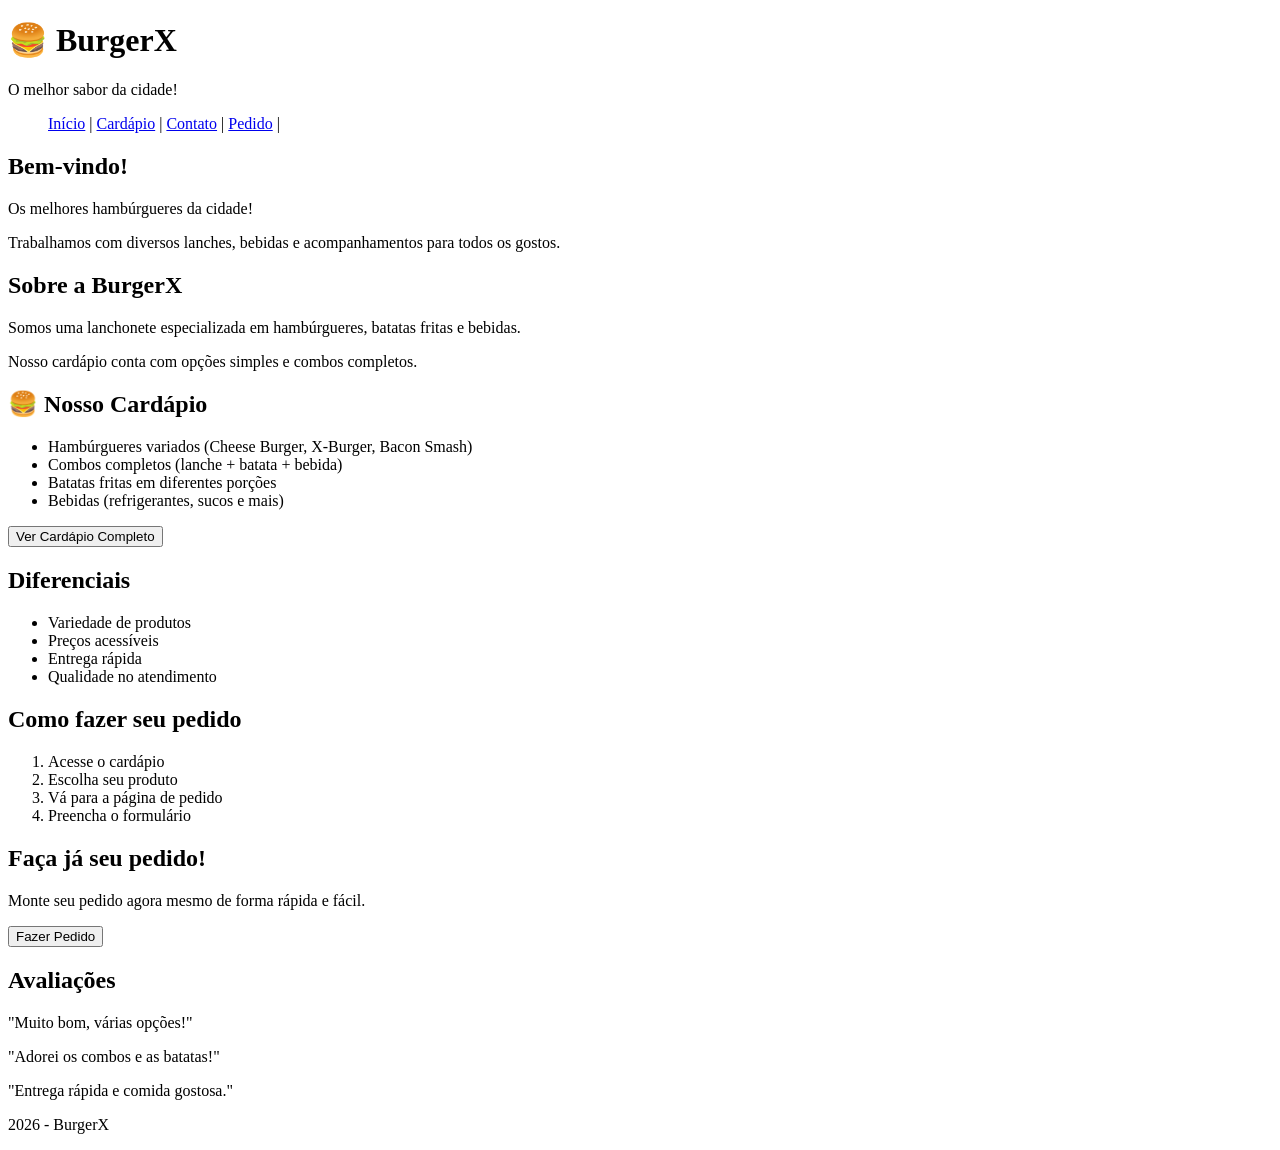
==== index.html @ e9cda54c "first commit" ====
<!DOCTYPE html>
<html lang="pt-BR">

<head>
    <meta charset="UTF-8">
    <meta name="viewport" content="width=device-width, initial-scale=1.0">
    <title>Lanchonete BurgerX</title>
    <link rel="stylesheet" href="css/style.css">
</head>

<body>

    <header>
        <h1 id="titulo-principal" class="titulo" title="Lanchonete BurgerX">
            🍔 BurgerX
        </h1>
        <p>O melhor sabor da cidade!</p>
    </header>

    <nav>
        <ul>
            <a href="index.html">Início</a> |
            <a href="pagina2.html">Cardápio</a> |
            <a href="contato.html">Contato</a> |
            <a href="formulario.html">Pedido</a> |
        </ul>
    </nav>

    <main>

        <!-- Apresentação -->
        <section data-info="apresentacao">
            <h2>Bem-vindo!</h2>
            <p>Os melhores hambúrgueres da cidade!</p>
            <p class="info">Trabalhamos com diversos lanches, bebidas e acompanhamentos para todos os gostos.</p>
        </section>

        <!-- Sobre -->
        <section>
            <h2>Sobre a BurgerX</h2>
            <p>Somos uma lanchonete especializada em hambúrgueres, batatas fritas e bebidas.</p>
            <p>Nosso cardápio conta com opções simples e combos completos.</p>
        </section>

        <!-- O que oferecemos -->
        <section>
            <h2>🍔 Nosso Cardápio</h2>
            <ul>
                <li>Hambúrgueres variados (Cheese Burger, X-Burger, Bacon Smash)</li>
                <li>Combos completos (lanche + batata + bebida)</li>
                <li>Batatas fritas em diferentes porções</li>
                <li>Bebidas (refrigerantes, sucos e mais)</li>
            </ul>
            <p>
                <a href="pagina2.html">
                    <button>Ver Cardápio Completo</button>
                </a>
            </p>
        </section>

        <!-- Diferenciais -->
        <section>
            <h2>Diferenciais</h2>
            <ul>
                <li>Variedade de produtos</li>
                <li>Preços acessíveis</li>
                <li>Entrega rápida</li>
                <li>Qualidade no atendimento</li>
            </ul>
        </section>

        <!-- Como pedir -->
        <section>
            <h2>Como fazer seu pedido</h2>
            <ol>
                <li>Acesse o cardápio</li>
                <li>Escolha seu produto</li>
                <li>Vá para a página de pedido</li>
                <li>Preencha o formulário</li>
            </ol>
        </section>

        <!-- Chamada -->
        <section>
            <h2>Faça já seu pedido!</h2>
            <p>Monte seu pedido agora mesmo de forma rápida e fácil.</p>
            <a href="formulario.html">
                <button>Fazer Pedido</button>
            </a>
        </section>

        <!-- Avaliações -->
        <section>
            <h2>Avaliações</h2>
            <p>"Muito bom, várias opções!"</p>
            <p>"Adorei os combos e as batatas!"</p>
            <p>"Entrega rápida e comida gostosa."</p>
        </section>

    </main>

    <footer>
        <p>2026 - BurgerX</p>
    </footer>

</body>

</html>
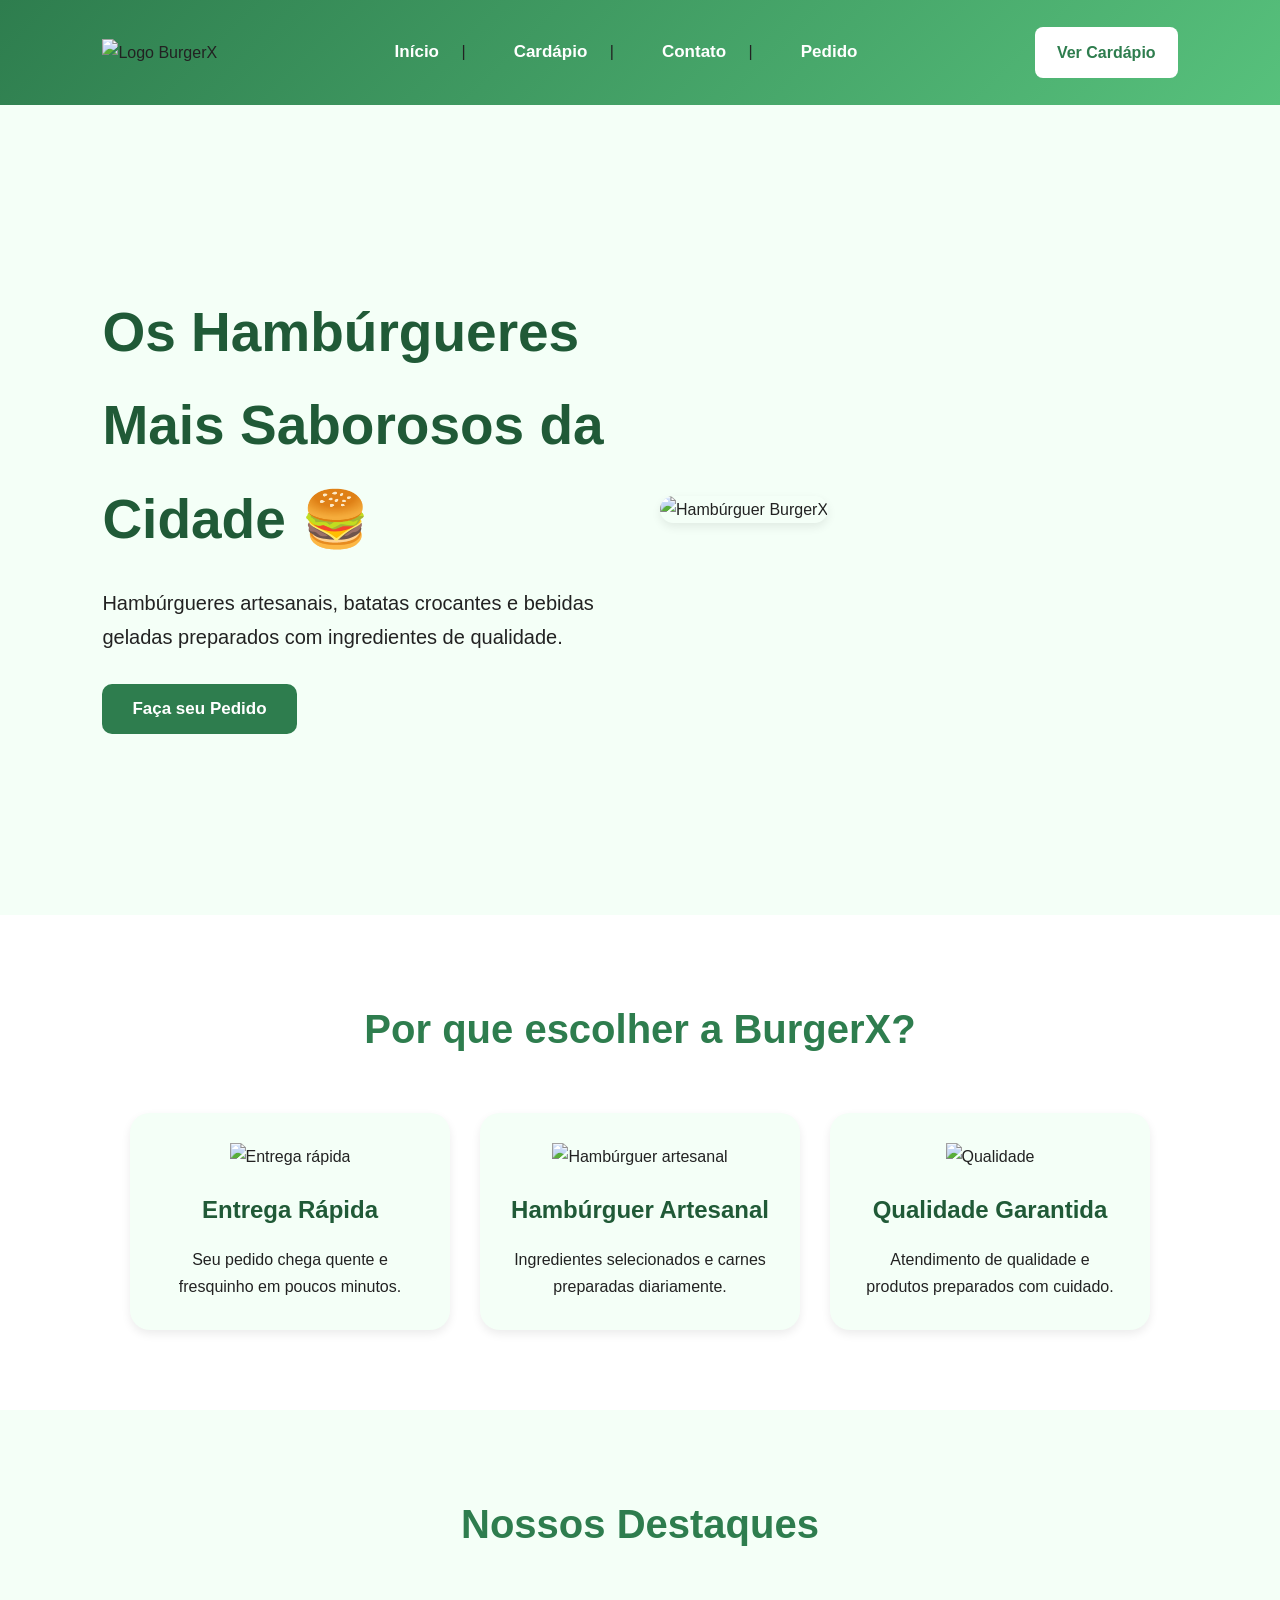
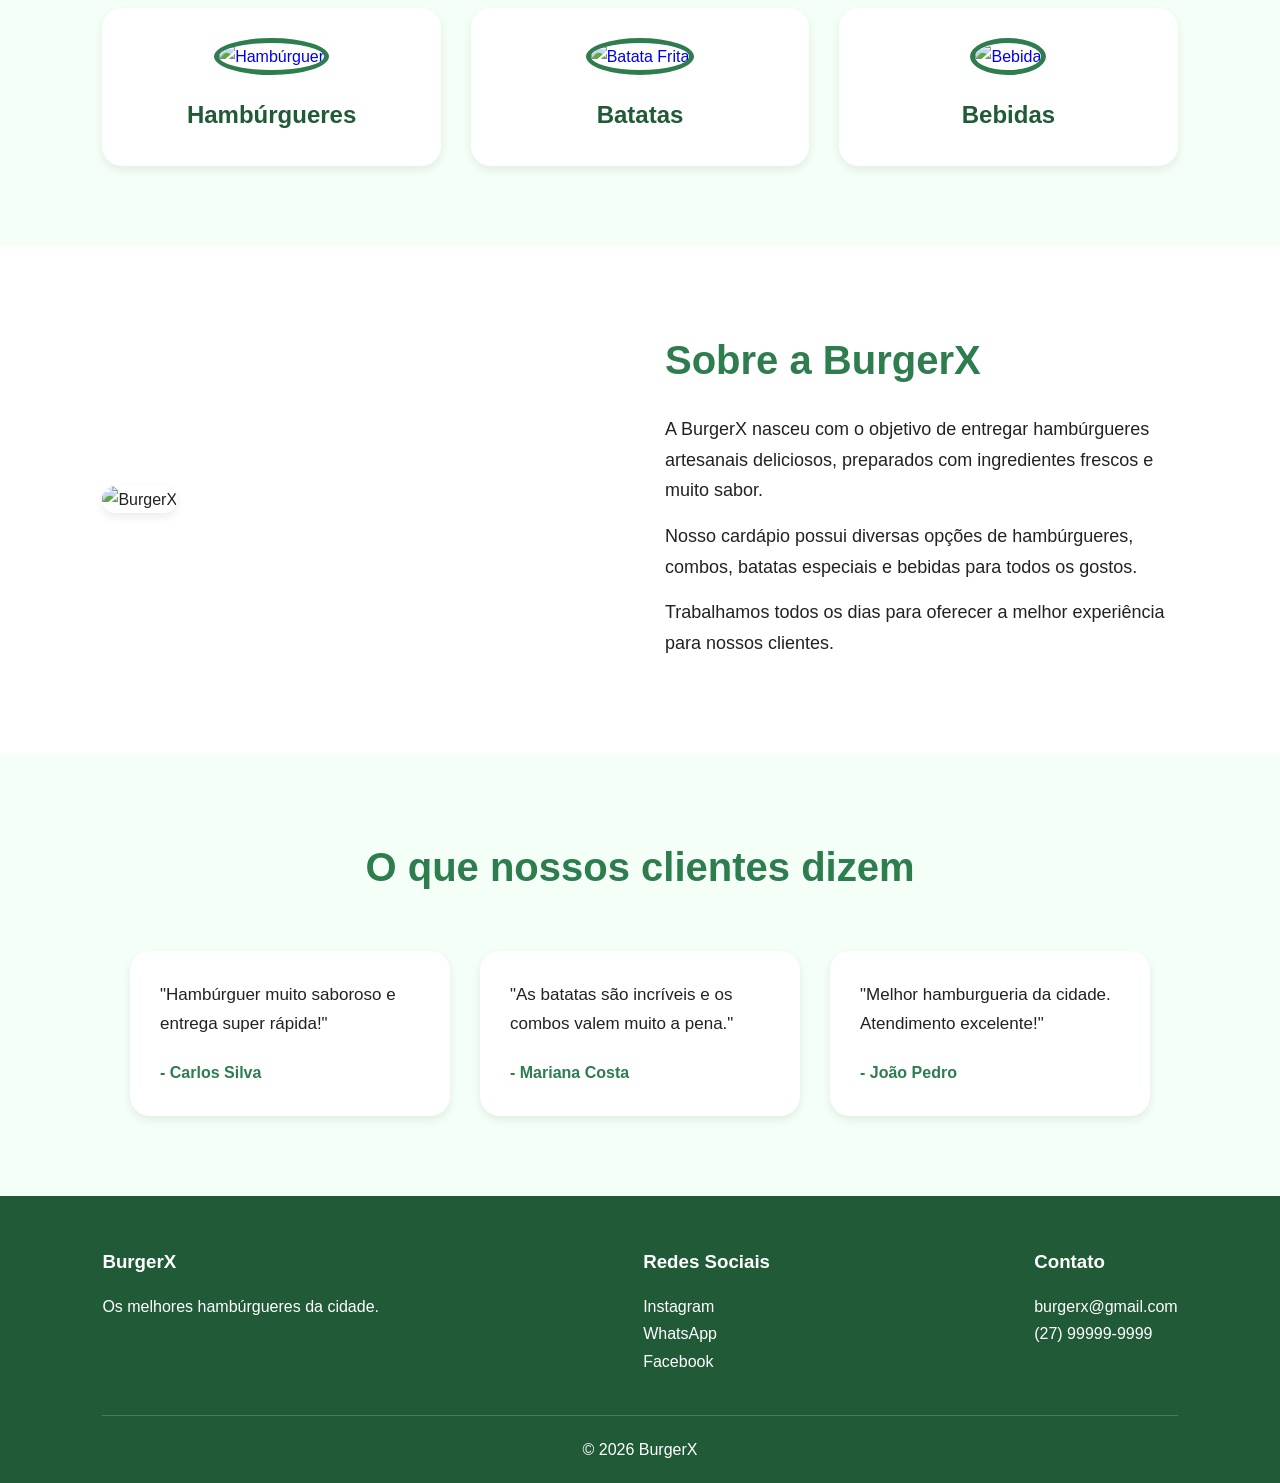
==== commit ebc44ac1: "Atualização da landing page e criação das outras páginas" ====
--- a/index.html
+++ b/index.html
@@ -4,103 +4,233 @@
 <head>
     <meta charset="UTF-8">
     <meta name="viewport" content="width=device-width, initial-scale=1.0">
-    <title>Lanchonete BurgerX</title>
+    <title>BurgerX - Os Melhores Hambúrgueres</title>
     <link rel="stylesheet" href="css/style.css">
 </head>
 
 <body>
 
     <header>
-        <h1 id="titulo-principal" class="titulo" title="Lanchonete BurgerX">
-            🍔 BurgerX
-        </h1>
-        <p>O melhor sabor da cidade!</p>
+
+        <div class="logo">
+            <img src="https://i.postimg.cc/kMxXd21T/Chat-GPT-Image-7-de-mai-de-2026-10-44-42.png" alt="Logo BurgerX">
+        </div>
+
+        <nav>
+
+            <ul class="menu">
+
+                <li><a href="index.html">Início</a> | </li>
+                <li><a href="pagina2.html">Cardápio</a> | </li>
+                <li><a href="contato.html">Contato</a> | </li>
+                <li><a href="formulario.html">Pedido</a> </li>
+
+            </ul>
+
+        </nav>
+
+        <a href="pagina2.html" class="botao-header">
+            Ver Cardápio
+        </a>
+
     </header>
 
-    <nav>
-        <ul>
-            <a href="index.html">Início</a> |
-            <a href="pagina2.html">Cardápio</a> |
-            <a href="contato.html">Contato</a> |
-            <a href="formulario.html">Pedido</a> |
-        </ul>
-    </nav>
-
-    <main>
-
-        <!-- Apresentação -->
-        <section data-info="apresentacao">
-            <h2>Bem-vindo!</h2>
-            <p>Os melhores hambúrgueres da cidade!</p>
-            <p class="info">Trabalhamos com diversos lanches, bebidas e acompanhamentos para todos os gostos.</p>
-        </section>
-
-        <!-- Sobre -->
-        <section>
+    <section class="hero">
+
+        <div class="hero-texto">
+
+            <h1>Os Hambúrgueres Mais Saborosos da Cidade</h1>
+            <p>Hambúrgueres artesanais, batatas crocantes e bebidas geladas preparados com ingredientes de qualidade.</p>
+
+            <a href="formulario.html">
+                <button>
+                    Faça seu Pedido
+                </button>
+            </a>
+
+        </div>
+
+        <div class="hero-imagem">
+
+            <img src="https://images.unsplash.com/photo-1568901346375-23c9450c58cd?q=80&w=1000"
+                alt="Hambúrguer BurgerX">
+
+        </div>
+
+    </section>
+
+    <section class="beneficios">
+
+        <h2>Por que escolher a BurgerX?</h2>
+
+        <div class="cards-beneficios">
+
+            <article class="card">
+
+                <img src="https://cdn-icons-png.flaticon.com/512/5787/5787016.png" alt="Entrega rápida">
+
+                <h3>Entrega Rápida</h3>
+                <p>Seu pedido chega quente e fresquinho em poucos minutos.</p>
+
+            </article>
+
+            <article class="card">
+
+                <img src="https://cdn-icons-png.flaticon.com/512/1046/1046784.png" alt="Hambúrguer artesanal">
+
+                <h3>Hambúrguer Artesanal</h3>
+                <p>Ingredientes selecionados e carnes preparadas diariamente.</p>
+
+            </article>
+
+            <article class="card">
+
+                <img src="https://cdn-icons-png.flaticon.com/512/3523/3523063.png" alt="Qualidade">
+
+                <h3>Qualidade Garantida</h3>
+                <p>Atendimento de qualidade e produtos preparados com cuidado.</p>
+
+            </article>
+
+        </div>
+
+    </section>
+
+    <section class="produtos">
+
+        <h2>
+            Nossos Destaques
+        </h2>
+
+        <div class="cards-produtos">
+
+            <article>
+
+                <a href="pagina2.html">
+
+                    <img src="https://images.unsplash.com/photo-1568901346375-23c9450c58cd?q=80&w=500" alt="Hambúrguer">
+
+                    <h3>Hambúrgueres</h3>
+
+                </a>
+
+            </article>
+
+            <article>
+
+                <a href="pagina2.html">
+
+                    <img src="https://images.unsplash.com/photo-1576107232684-1279f390859f?q=80&w=500"
+                        alt="Batata Frita">
+
+                    <h3>Batatas</h3>
+
+                </a>
+
+            </article>
+
+            <article>
+
+                <a href="pagina2.html">
+
+                    <img src="https://images.unsplash.com/photo-1629203851122-3726ecdf080e?q=80&w=500" alt="Bebida">
+
+                    <h3>Bebidas</h3>
+
+                </a>
+
+            </article>
+
+        </div>
+
+    </section>
+
+    <section class="sobre">
+
+        <div class="sobre-imagem">
+
+            <img src="https://images.unsplash.com/photo-1550547660-d9450f859349?q=80&w=1000" alt="BurgerX">
+
+        </div>
+
+        <div class="sobre-texto">
+
             <h2>Sobre a BurgerX</h2>
-            <p>Somos uma lanchonete especializada em hambúrgueres, batatas fritas e bebidas.</p>
-            <p>Nosso cardápio conta com opções simples e combos completos.</p>
-        </section>
-
-        <!-- O que oferecemos -->
-        <section>
-            <h2>🍔 Nosso Cardápio</h2>
-            <ul>
-                <li>Hambúrgueres variados (Cheese Burger, X-Burger, Bacon Smash)</li>
-                <li>Combos completos (lanche + batata + bebida)</li>
-                <li>Batatas fritas em diferentes porções</li>
-                <li>Bebidas (refrigerantes, sucos e mais)</li>
-            </ul>
-            <p>
-                <a href="pagina2.html">
-                    <button>Ver Cardápio Completo</button>
-                </a>
-            </p>
-        </section>
-
-        <!-- Diferenciais -->
-        <section>
-            <h2>Diferenciais</h2>
-            <ul>
-                <li>Variedade de produtos</li>
-                <li>Preços acessíveis</li>
-                <li>Entrega rápida</li>
-                <li>Qualidade no atendimento</li>
-            </ul>
-        </section>
-
-        <!-- Como pedir -->
-        <section>
-            <h2>Como fazer seu pedido</h2>
-            <ol>
-                <li>Acesse o cardápio</li>
-                <li>Escolha seu produto</li>
-                <li>Vá para a página de pedido</li>
-                <li>Preencha o formulário</li>
-            </ol>
-        </section>
-
-        <!-- Chamada -->
-        <section>
-            <h2>Faça já seu pedido!</h2>
-            <p>Monte seu pedido agora mesmo de forma rápida e fácil.</p>
-            <a href="formulario.html">
-                <button>Fazer Pedido</button>
-            </a>
-        </section>
-
-        <!-- Avaliações -->
-        <section>
-            <h2>Avaliações</h2>
-            <p>"Muito bom, várias opções!"</p>
-            <p>"Adorei os combos e as batatas!"</p>
-            <p>"Entrega rápida e comida gostosa."</p>
-        </section>
-
-    </main>
+            <p>A BurgerX nasceu com o objetivo de entregar hambúrgueres artesanais deliciosos, preparados com ingredientes frescos e muito sabor.</p>
+            <p>Nosso cardápio possui diversas opções de hambúrgueres, combos, batatas especiais e bebidas para todos os gostos.</p>
+            <p>Trabalhamos todos os dias para oferecer a melhor experiência para nossos clientes.</p>
+
+        </div>
+
+    </section>
+
+    <section class="depoimentos">
+
+        <h2>O que nossos clientes dizem</h2>
+
+        <div class="cards-depoimentos">
+
+            <article class="depoimento">
+
+                <p>"Hambúrguer muito saboroso e entrega super rápida!"</p>
+                <h4>- Carlos Silva</h4>
+
+            </article>
+
+            <article class="depoimento">
+
+                <p>"As batatas são incríveis e os combos valem muito a pena."</p>
+                <h4>- Mariana Costa</h4>
+
+            </article>
+
+            <article class="depoimento">
+
+                <p>"Melhor hamburgueria da cidade. Atendimento excelente!"</p>
+                <h4>- João Pedro</h4>
+
+            </article>
+
+        </div>
+
+    </section>
 
     <footer>
-        <p>2026 - BurgerX</p>
+
+        <div class="footer-conteudo">
+
+            <div class="footer-info">
+
+                <h3>BurgerX</h3>
+                <p>Os melhores hambúrgueres da cidade.</p>
+
+            </div>
+
+            <div class="footer-redes">
+
+                <h3>Redes Sociais</h3>
+                <p>Instagram</p>
+                <p>WhatsApp</p>
+                <p>Facebook</p>
+
+            </div>
+
+            <div class="footer-contato">
+
+                <h3>Contato</h3>
+                <p>burgerx@gmail.com</p>
+                <p>(27) 99999-9999</p>
+
+            </div>
+
+        </div>
+
+        <div class="footer-copy">
+
+            <p>© 2026 BurgerX</p>
+
+        </div>
+
     </footer>
 
 </body>
--- a/css/style.css
+++ b/css/style.css
@@ -0,0 +1,530 @@
+* {
+    margin: 0;
+    padding: 0;
+    box-sizing: border-box;
+}
+
+/* variáveis de cores */
+
+:root {
+    --verde-principal: #2e7d4e;
+    --verde-secundario: #205a37;
+    --verde-claro: #57c17c;
+    --branco: #ffffff;
+    --cinza: #f4fff7;
+    --texto: #222222;
+    --sombra: 0 4px 10px rgba(0, 0, 0, 0.08);
+}
+
+/* configurações gerais */
+
+body {
+    font-family: 'Poppins', sans-serif;
+    background-color: var(--cinza);
+    color: var(--texto);
+    line-height: 1.7;
+}
+
+/* menu de navegação */
+
+nav {
+    padding: 18px;
+    text-align: center;
+    position: sticky;
+    top: 0;
+}
+
+nav a {
+    color: white;
+    text-decoration: none;
+    margin: 0 18px;
+    font-size: 17px;
+    font-weight: bold;
+    display: inline-block;
+    transition: 0.3s;
+}
+
+
+nav a:hover {
+    color: #95d5b2;
+    transform: scale(1.12);
+}
+
+/* cabeçalho */
+
+header {
+    background: linear-gradient(
+        135deg,
+        var(--verde-principal),
+        var(--verde-claro)
+    );
+
+    display: flex;
+    justify-content: space-between;
+    align-items: center;
+
+    padding: 20px 8%;
+
+    position: sticky;
+    top: 0;
+    z-index: 1000;
+}
+
+.logo img {
+    width: 220px;
+    max-width: 100%;
+}
+
+/* menu do header */
+
+.menu {
+    display: flex;
+    gap: 30px;
+    list-style: none;
+}
+
+
+.menu a {
+    color: var(--branco);
+    text-decoration: none;
+    font-weight: 600;
+    transition: 0.3s;
+}
+
+.menu a:hover {
+    color: #d7ffe5;
+}
+
+
+.botao-header {
+    background-color: var(--branco);
+    color: var(--verde-principal);
+
+    padding: 12px 22px;
+
+    border-radius: 8px;
+
+    text-decoration: none;
+    font-weight: bold;
+
+    transition: 0.3s;
+}
+
+.botao-header:hover {
+    transform: scale(1.05);
+}
+
+/* seção principal */
+
+.hero {
+    min-height: 90vh;
+
+    display: grid;
+    grid-template-columns: 1fr 1fr;
+    align-items: center;
+
+    gap: 40px;
+
+    padding: 80px 8%;
+}
+
+/* texto principal */
+
+.hero-texto h1 {
+    font-size: 55px;
+    color: var(--verde-secundario);
+    margin-bottom: 20px;
+}
+
+.hero-texto p {
+    font-size: 20px;
+    margin-bottom: 30px;
+}
+
+/* botão padrão */
+
+button {
+    background-color: var(--verde-principal);
+    color: var(--branco);
+
+    border: none;
+
+    padding: 15px 30px;
+
+    border-radius: 10px;
+
+    font-size: 17px;
+    font-weight: bold;
+
+    cursor: pointer;
+
+    transition: 0.3s;
+}
+
+button:hover {
+    background-color: var(--verde-secundario);
+    transform: scale(1.05);
+}
+
+/* imagem principal */
+
+.hero-imagem img {
+    width: 100%;
+    border-radius: 20px;
+    box-shadow: var(--sombra);
+}
+
+.beneficios {
+    padding: 80px 8%;
+    background-color: var(--branco);
+}
+
+/* título benefícios */
+
+.beneficios h2 {
+    text-align: center;
+    font-size: 40px;
+    color: var(--verde-principal);
+    margin-bottom: 50px;
+}
+
+/* cards benefícios */
+
+.cards-beneficios {
+    display: flex;
+    gap: 30px;
+    justify-content: center;
+    flex-wrap: wrap;
+}
+
+/* card */
+
+.card {
+    background-color: var(--cinza);
+
+    width: 320px;
+
+    padding: 30px;
+
+    border-radius: 20px;
+
+    text-align: center;
+
+    box-shadow: var(--sombra);
+
+    transition: 0.3s;
+}
+
+.card:hover {
+    transform: translateY(-8px);
+}
+
+.card img {
+    width: 90px;
+    margin-bottom: 20px;
+}
+
+.card h3 {
+    color: var(--verde-secundario);
+    font-size: 24px;
+    margin-bottom: 15px;
+}
+
+/* seção produtos */
+
+.produtos {
+    padding: 80px 8%;
+}
+
+.produtos h2 {
+    text-align: center;
+    font-size: 40px;
+    color: var(--verde-principal);
+    margin-bottom: 50px;
+}
+
+/* grid dos produtos */
+
+.cards-produtos {
+    display: grid;
+    grid-template-columns: repeat(3, 1fr);
+    gap: 30px;
+}
+
+/* card produto */
+
+.cards-produtos article {
+    background-color: var(--branco);
+
+    padding: 30px;
+
+    border-radius: 20px;
+
+    text-align: center;
+
+    box-shadow: var(--sombra);
+
+    transition: 0.3s;
+}
+
+.cards-produtos article:hover {
+    transform: translateY(-8px);
+}
+
+/* link produto */
+
+.cards-produtos a {
+    text-decoration: none;
+}
+
+.cards-produtos img {
+    width: 220px;
+    height: 220px;
+
+    object-fit: cover;
+
+    border-radius: 50%;
+
+    border: 5px solid var(--verde-principal);
+
+    margin-bottom: 20px;
+}
+
+/* título produto */
+
+.cards-produtos h3 {
+    color: var(--verde-secundario);
+    font-size: 24px;
+}
+
+/* seção sobre */
+
+.sobre {
+    background-color: var(--branco);
+
+    padding: 80px 8%;
+
+    display: grid;
+    grid-template-columns: 1fr 1fr;
+
+    gap: 50px;
+    align-items: center;
+}
+
+/* imagem sobre */
+
+.sobre-imagem img {
+    width: 100%;
+    border-radius: 20px;
+    box-shadow: var(--sombra);
+}
+
+/* texto sobre */
+
+.sobre-texto h2 {
+    color: var(--verde-principal);
+    font-size: 40px;
+    margin-bottom: 20px;
+}
+
+.sobre-texto p {
+    font-size: 18px;
+    margin-bottom: 15px;
+}
+
+/* depoimentos */
+
+.depoimentos {
+    padding: 80px 8%;
+}
+
+.depoimentos h2 {
+    text-align: center;
+    color: var(--verde-principal);
+    font-size: 40px;
+    margin-bottom: 50px;
+}
+
+.cards-depoimentos {
+    display: flex;
+    gap: 30px;
+    flex-wrap: wrap;
+    justify-content: center;
+}
+
+/* card depoimento */
+
+.depoimento {
+    background-color: var(--branco);
+
+    width: 320px;
+
+    padding: 30px;
+
+    border-radius: 20px;
+
+    box-shadow: var(--sombra);
+
+    transition: 0.3s;
+}
+
+.depoimento:hover {
+    transform: scale(1.03);
+}
+
+.depoimento p {
+    margin-bottom: 20px;
+    font-size: 17px;
+}
+
+.depoimento h4 {
+    color: var(--verde-principal);
+}
+
+/* seção contato */
+
+.contato {
+    background-color: var(--branco);
+
+    padding: 80px 8%;
+}
+
+.contato h2 {
+    text-align: center;
+    color: var(--verde-principal);
+    font-size: 40px;
+    margin-bottom: 40px;
+}
+
+/* textarea */
+
+textarea {
+    min-height: 150px;
+    resize: vertical;
+}
+
+/* footer */
+
+footer {
+    background-color: var(--verde-secundario);
+
+    color: var(--branco);
+
+    padding: 50px 8% 20px;
+}
+
+/* conteúdo footer */
+
+.footer-conteudo {
+    display: flex;
+    justify-content: space-between;
+    gap: 40px;
+    flex-wrap: wrap;
+}
+
+.footer-conteudo h3 {
+    margin-bottom: 15px;
+}
+
+/* copyright */
+
+.footer-copy {
+    text-align: center;
+    margin-top: 40px;
+    border-top: 1px solid rgba(255, 255, 255, 0.2);
+    padding-top: 20px;
+}
+
+/* emoji no título */
+
+.hero-texto h1::after {
+    content: " 🍔";
+}
+
+/* responsividade tablet */
+
+@media (max-width: 992px) {
+
+    header {
+        flex-direction: column;
+        gap: 20px;
+    }
+
+    .hero {
+        grid-template-columns: 1fr;
+        text-align: center;
+    }
+
+    .sobre {
+        grid-template-columns: 1fr;
+    }
+
+    .cards-produtos {
+        grid-template-columns: repeat(2, 1fr);
+    }
+
+}
+
+/* responsividade celular */
+
+@media (max-width: 768px) {
+
+    .menu {
+        flex-direction: column;
+        align-items: center;
+        gap: 15px;
+    }
+
+    .hero-texto h1 {
+        font-size: 40px;
+    }
+
+    .hero-texto p {
+        font-size: 18px;
+    }
+
+    .cards-produtos {
+        grid-template-columns: 1fr;
+    }
+
+    .cards-beneficios {
+        flex-direction: column;
+        align-items: center;
+    }
+
+    .footer-conteudo {
+        flex-direction: column;
+        text-align: center;
+    }
+
+}
+
+/* telas pequenas */
+
+@media (max-width: 480px) {
+
+    .hero {
+        padding: 50px 5%;
+    }
+
+    .beneficios,
+    .produtos,
+    .sobre,
+    .depoimentos,
+    .contato {
+        padding: 60px 5%;
+    }
+
+    .hero-texto h1 {
+        font-size: 32px;
+    }
+
+    section h2 {
+        font-size: 30px;
+    }
+
+    button {
+        width: 100%;
+    }
+
+}
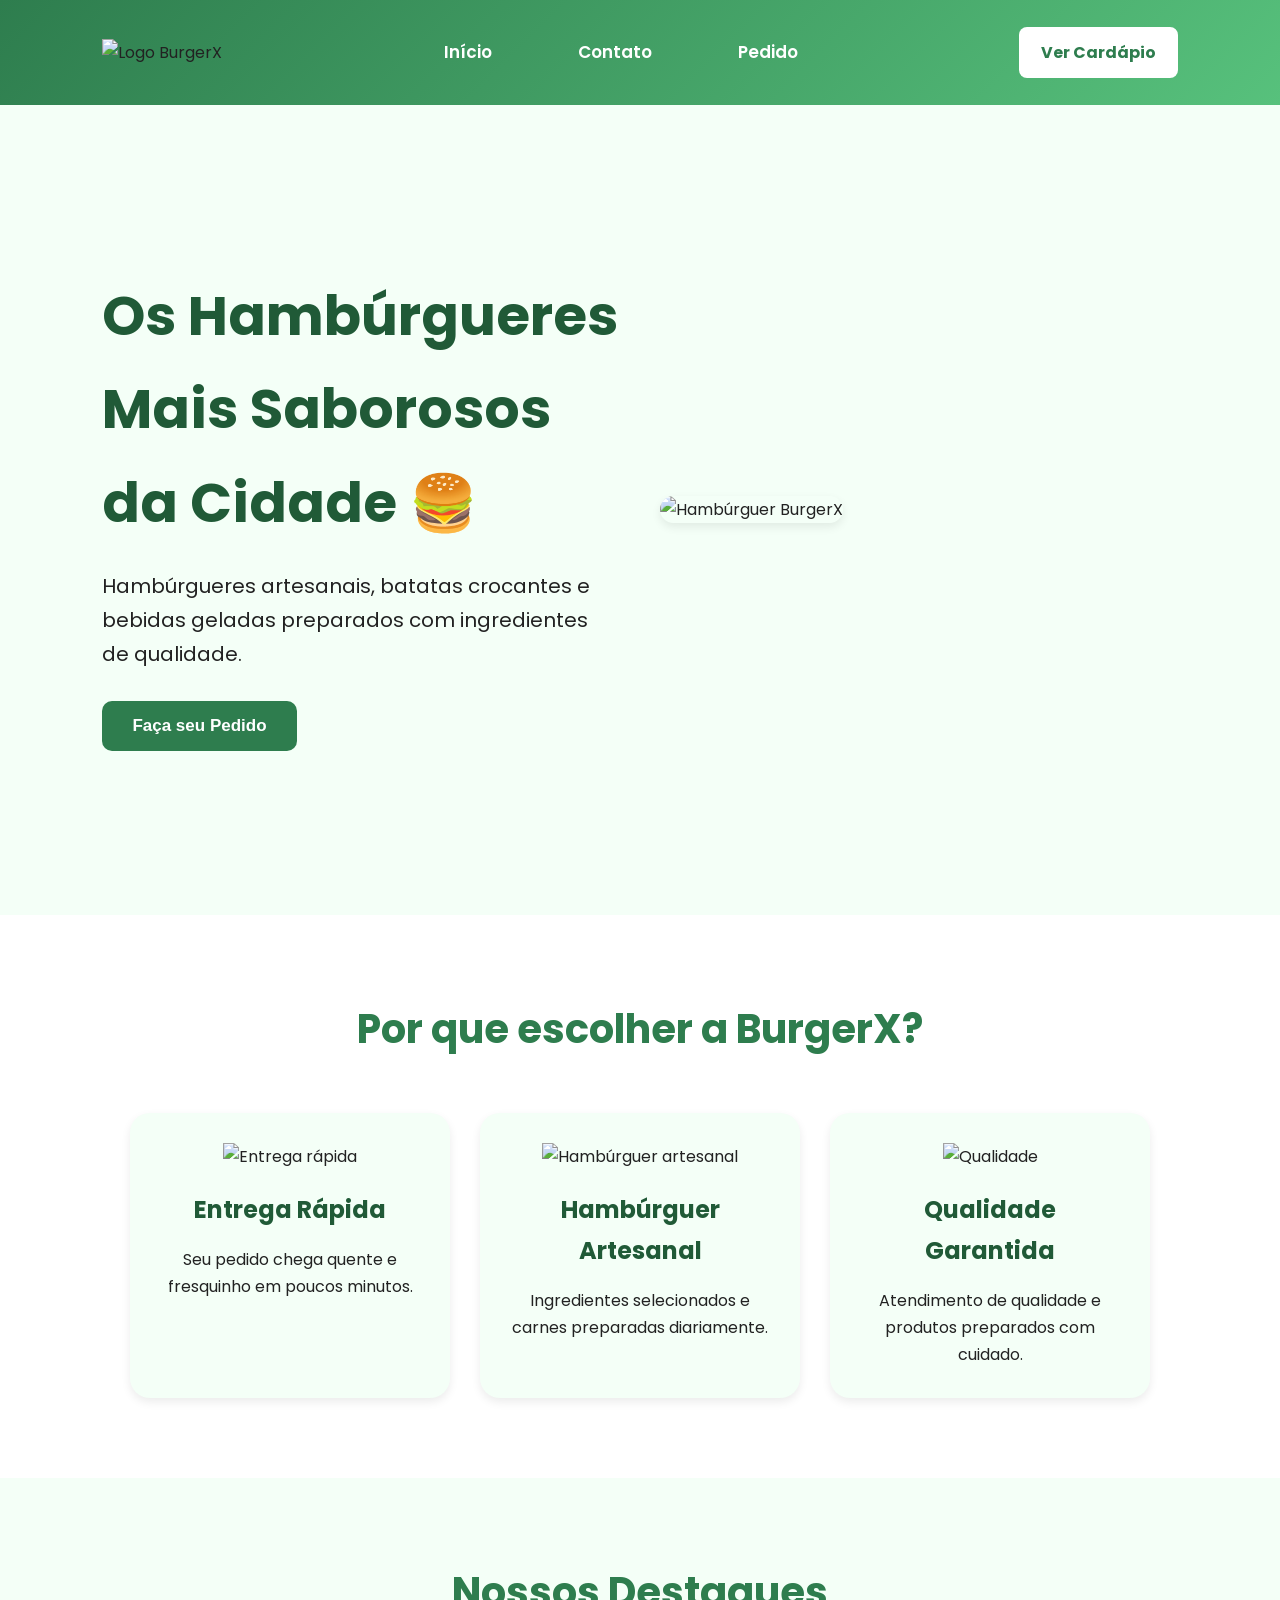
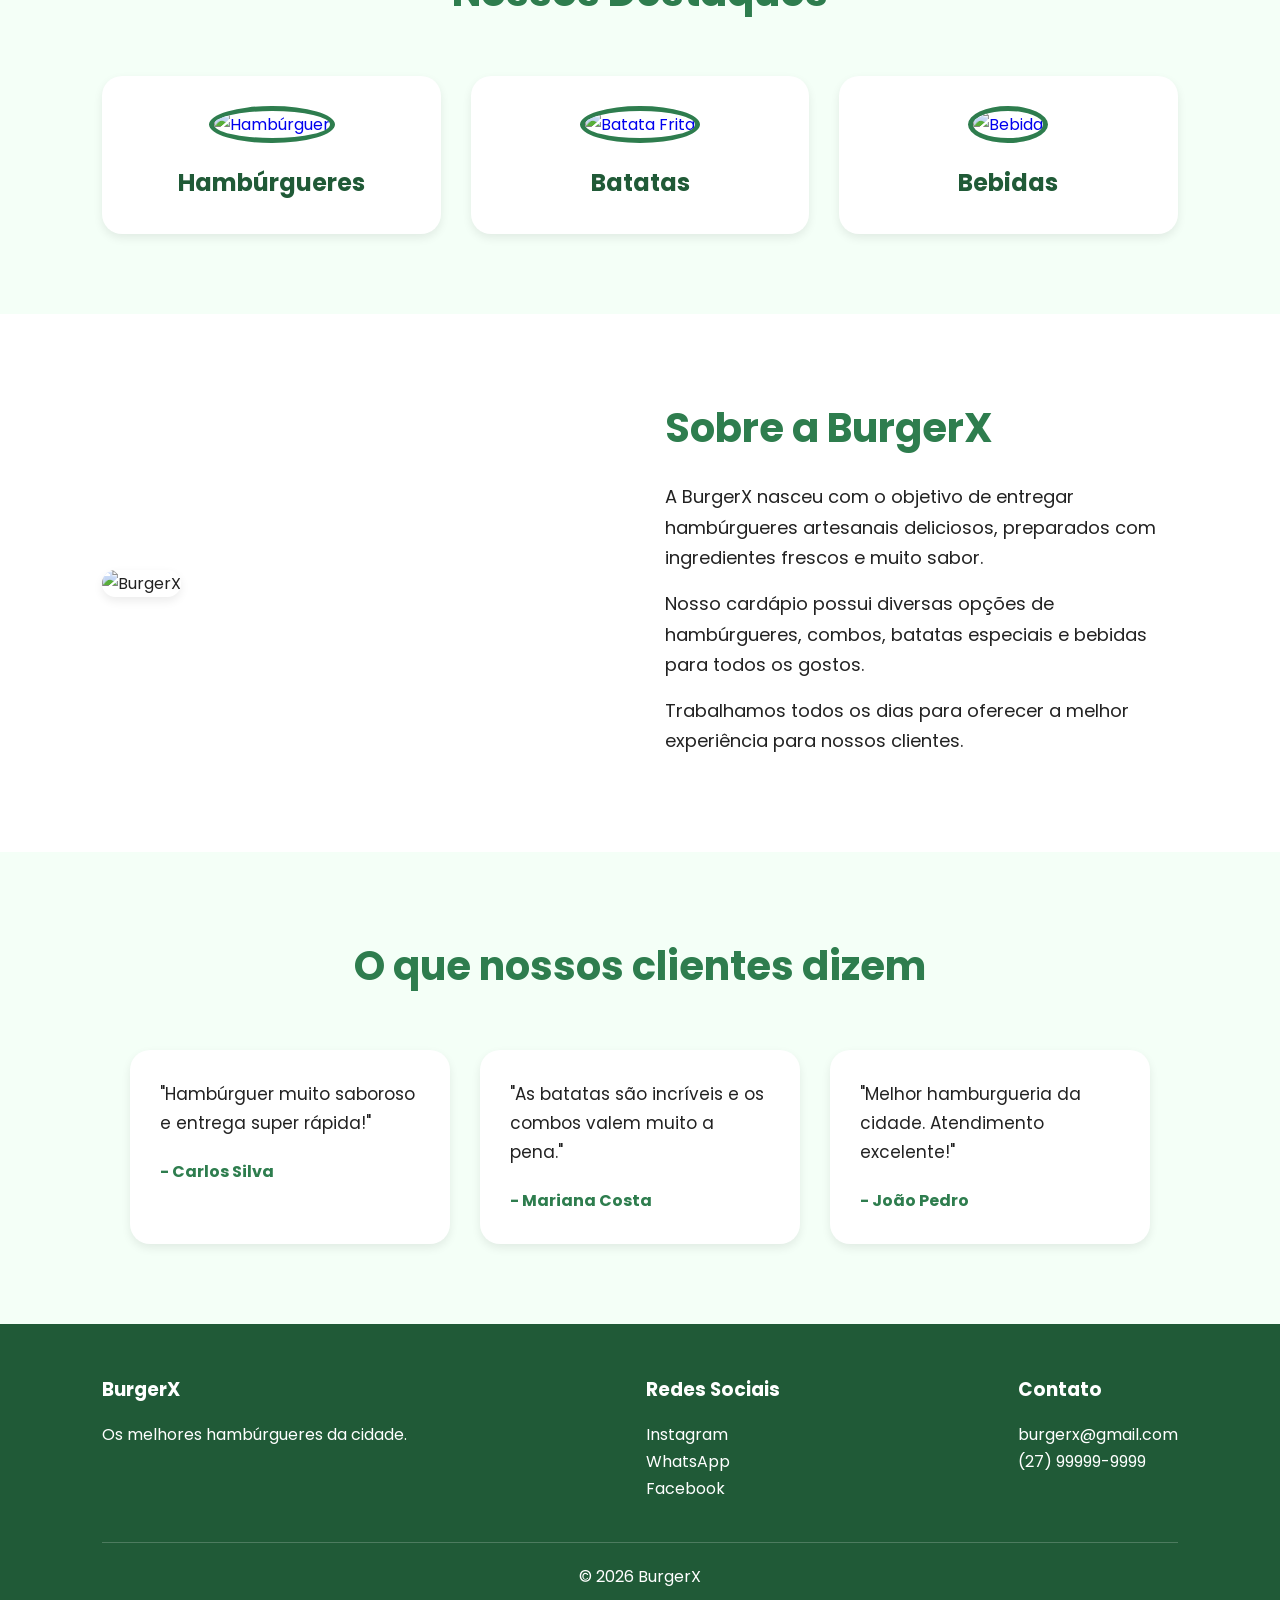
==== commit 3d5a613c: "alteração na LP e no cardápio" ====
--- a/index.html
+++ b/index.html
@@ -6,6 +6,8 @@
     <meta name="viewport" content="width=device-width, initial-scale=1.0">
     <title>BurgerX - Os Melhores Hambúrgueres</title>
     <link rel="stylesheet" href="css/style.css">
+
+    <link href="https://fonts.googleapis.com/css2?family=Poppins:wght@400;600;700&display=swap" rel="stylesheet">
 </head>
 
 <body>
@@ -20,9 +22,8 @@
 
             <ul class="menu">
 
-                <li><a href="index.html">Início</a> | </li>
-                <li><a href="pagina2.html">Cardápio</a> | </li>
-                <li><a href="contato.html">Contato</a> | </li>
+                <li><a href="index.html">Início</a> </li>
+                <li><a href="contato.html">Contato</a> </li>
                 <li><a href="formulario.html">Pedido</a> </li>
 
             </ul>
@@ -40,7 +41,8 @@
         <div class="hero-texto">
 
             <h1>Os Hambúrgueres Mais Saborosos da Cidade</h1>
-            <p>Hambúrgueres artesanais, batatas crocantes e bebidas geladas preparados com ingredientes de qualidade.</p>
+            <p>Hambúrgueres artesanais, batatas crocantes e bebidas geladas preparados com ingredientes de qualidade.
+            </p>
 
             <a href="formulario.html">
                 <button>
@@ -156,8 +158,10 @@
         <div class="sobre-texto">
 
             <h2>Sobre a BurgerX</h2>
-            <p>A BurgerX nasceu com o objetivo de entregar hambúrgueres artesanais deliciosos, preparados com ingredientes frescos e muito sabor.</p>
-            <p>Nosso cardápio possui diversas opções de hambúrgueres, combos, batatas especiais e bebidas para todos os gostos.</p>
+            <p>A BurgerX nasceu com o objetivo de entregar hambúrgueres artesanais deliciosos, preparados com
+                ingredientes frescos e muito sabor.</p>
+            <p>Nosso cardápio possui diversas opções de hambúrgueres, combos, batatas especiais e bebidas para todos os
+                gostos.</p>
             <p>Trabalhamos todos os dias para oferecer a melhor experiência para nossos clientes.</p>
 
         </div>
--- a/css/style.css
+++ b/css/style.css
@@ -23,6 +23,7 @@
     background-color: var(--cinza);
     color: var(--texto);
     line-height: 1.7;
+    overflow-x: hidden;
 }
 
 /* menu de navegação */
@@ -79,7 +80,7 @@
 
 .menu {
     display: flex;
-    gap: 30px;
+    gap: 50px;
     list-style: none;
 }
 
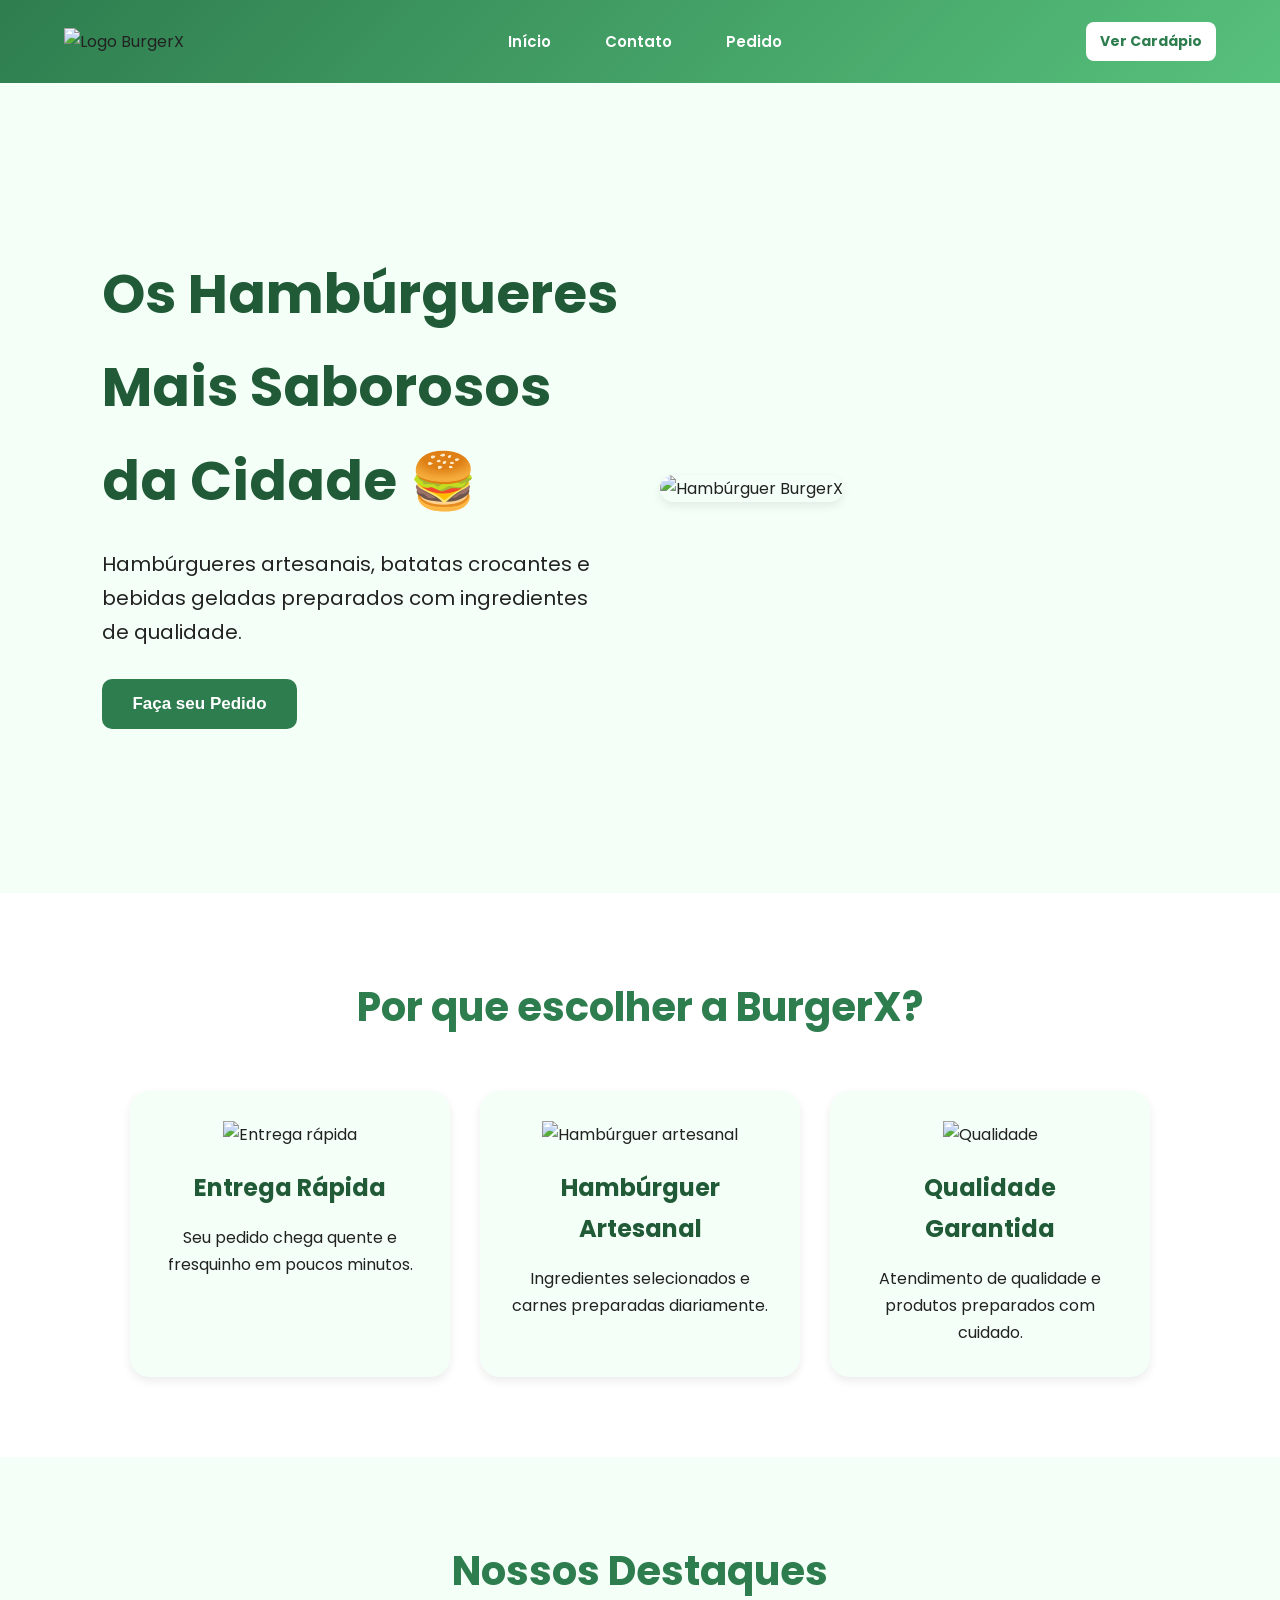
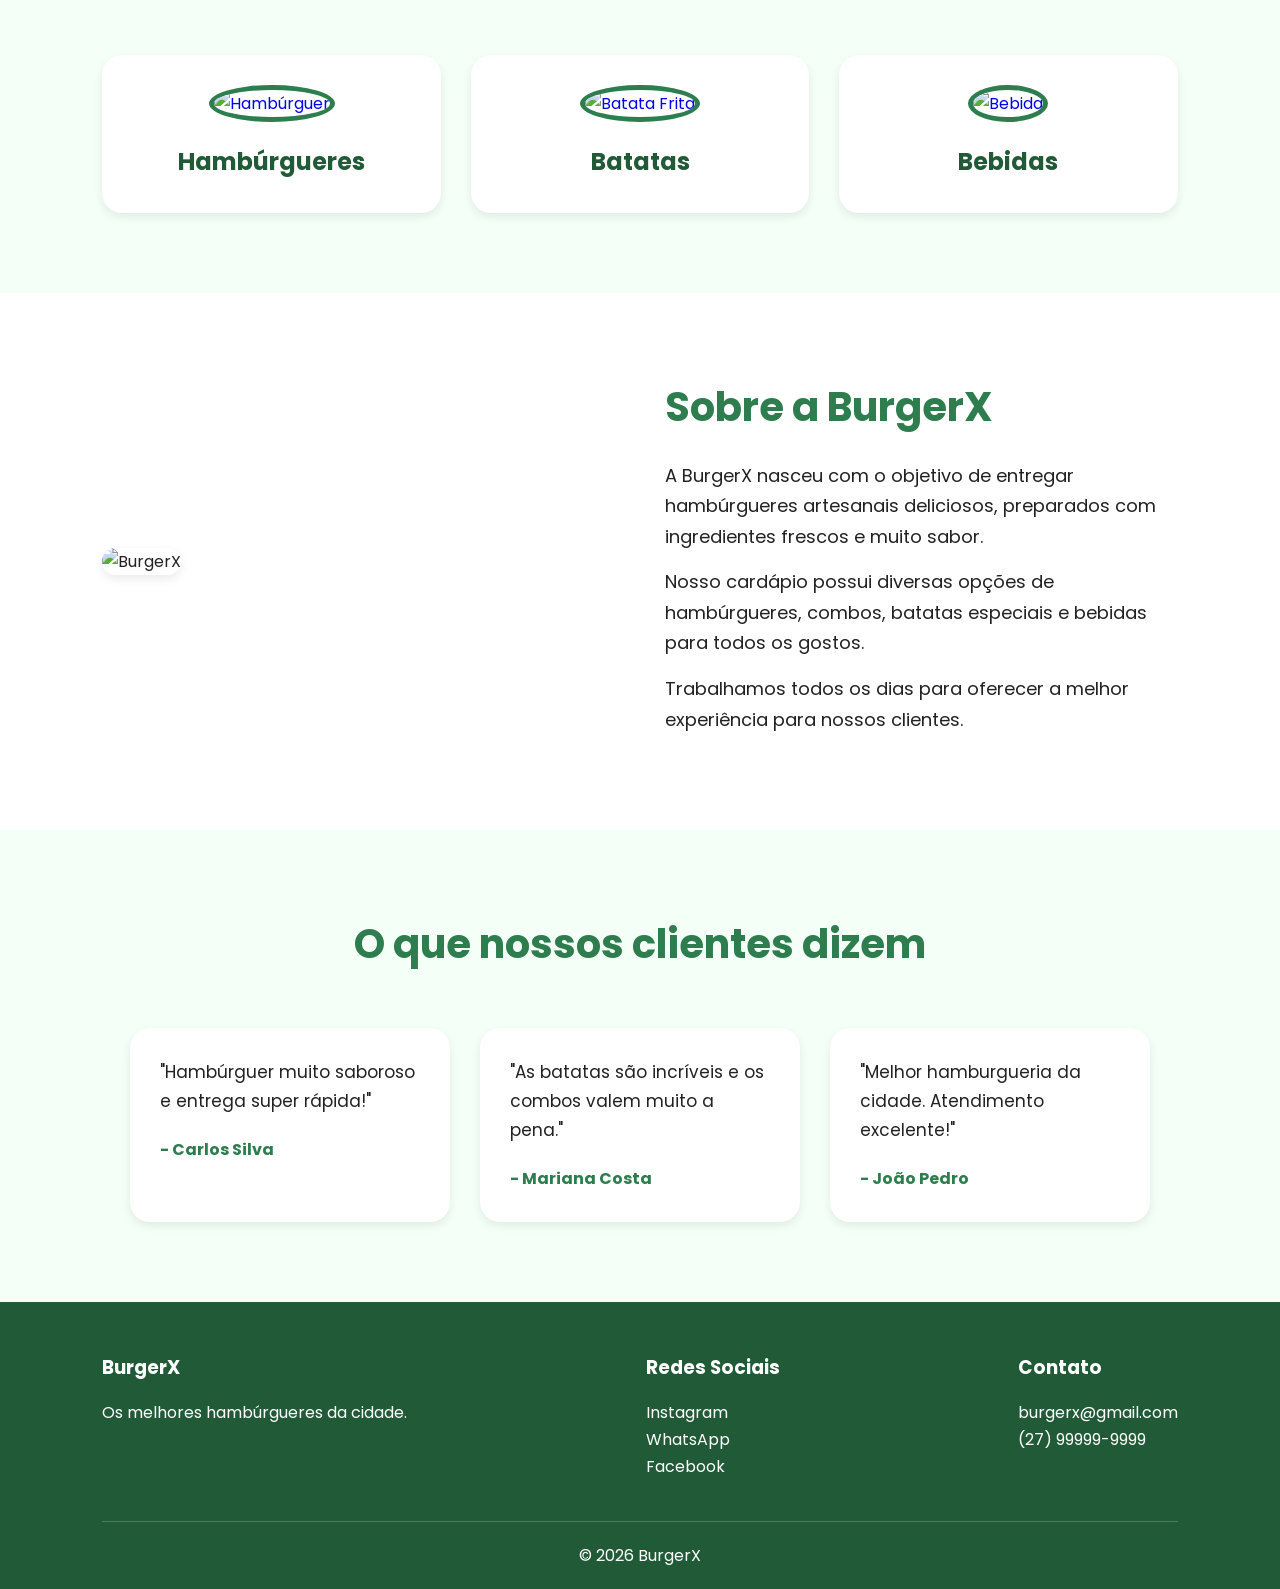
==== commit 0c51add7: "Ajuste na navbar e na responsividade" ====
--- a/index.html
+++ b/index.html
@@ -30,7 +30,7 @@
 
         </nav>
 
-        <a href="pagina2.html" class="botao-header">
+        <a href="cardapio.html" class="botao-header">
             Ver Cardápio
         </a>
 
@@ -108,7 +108,7 @@
 
             <article>
 
-                <a href="pagina2.html">
+                <a href="cardapio.html">
 
                     <img src="https://images.unsplash.com/photo-1568901346375-23c9450c58cd?q=80&w=500" alt="Hambúrguer">
 
@@ -120,7 +120,7 @@
 
             <article>
 
-                <a href="pagina2.html">
+                <a href="batatas.html">
 
                     <img src="https://images.unsplash.com/photo-1576107232684-1279f390859f?q=80&w=500"
                         alt="Batata Frita">
@@ -133,7 +133,7 @@
 
             <article>
 
-                <a href="pagina2.html">
+                <a href="bebidas.html">
 
                     <img src="https://images.unsplash.com/photo-1629203851122-3726ecdf080e?q=80&w=500" alt="Bebida">
 
--- a/css/style.css
+++ b/css/style.css
@@ -64,7 +64,7 @@
     justify-content: space-between;
     align-items: center;
 
-    padding: 20px 8%;
+    padding: 10px 5%;
 
     position: sticky;
     top: 0;
@@ -72,15 +72,15 @@
 }
 
 .logo img {
-    width: 220px;
-    max-width: 100%;
+    width: 140px;
+    display: block;
 }
 
 /* menu do header */
 
 .menu {
     display: flex;
-    gap: 50px;
+    gap: 18px;
     list-style: none;
 }
 
@@ -90,6 +90,7 @@
     text-decoration: none;
     font-weight: 600;
     transition: 0.3s;
+    font-size: 15px;
 }
 
 .menu a:hover {
@@ -101,7 +102,8 @@
     background-color: var(--branco);
     color: var(--verde-principal);
 
-    padding: 12px 22px;
+    padding: 8px 14px;
+    font-size: 14px;
 
     border-radius: 8px;
 
@@ -470,32 +472,24 @@
 
 @media (max-width: 768px) {
 
+    header {
+        flex-direction: column;
+        gap: 20px;
+        padding: 20px;
+    }
+
+    .logo img {
+        width: 160px;
+    }
+
     .menu {
         flex-direction: column;
-        align-items: center;
-        gap: 15px;
-    }
-
-    .hero-texto h1 {
-        font-size: 40px;
-    }
-
-    .hero-texto p {
-        font-size: 18px;
-    }
-
-    .cards-produtos {
-        grid-template-columns: 1fr;
-    }
-
-    .cards-beneficios {
-        flex-direction: column;
-        align-items: center;
-    }
-
-    .footer-conteudo {
-        flex-direction: column;
+        gap: 12px;
         text-align: center;
+    }
+
+    .botao-header {
+        padding: 10px 18px;
     }
 
 }
